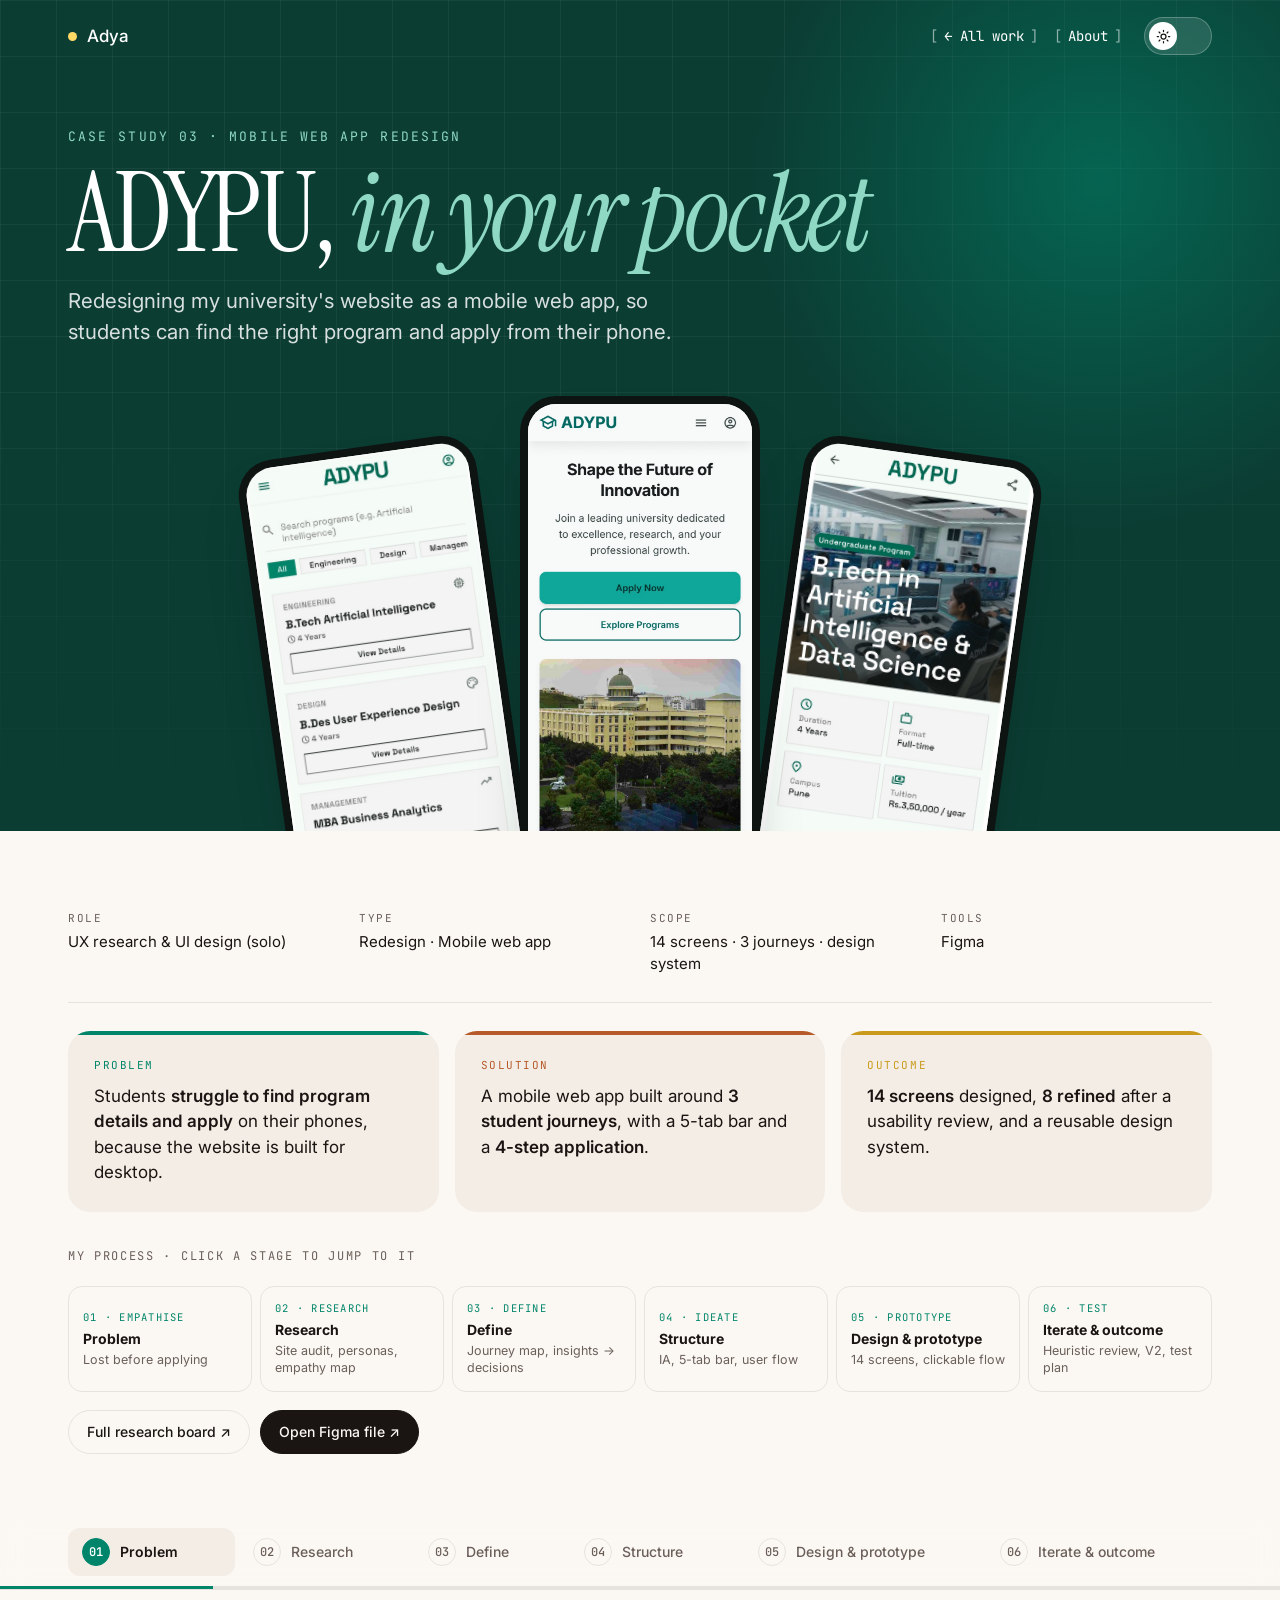
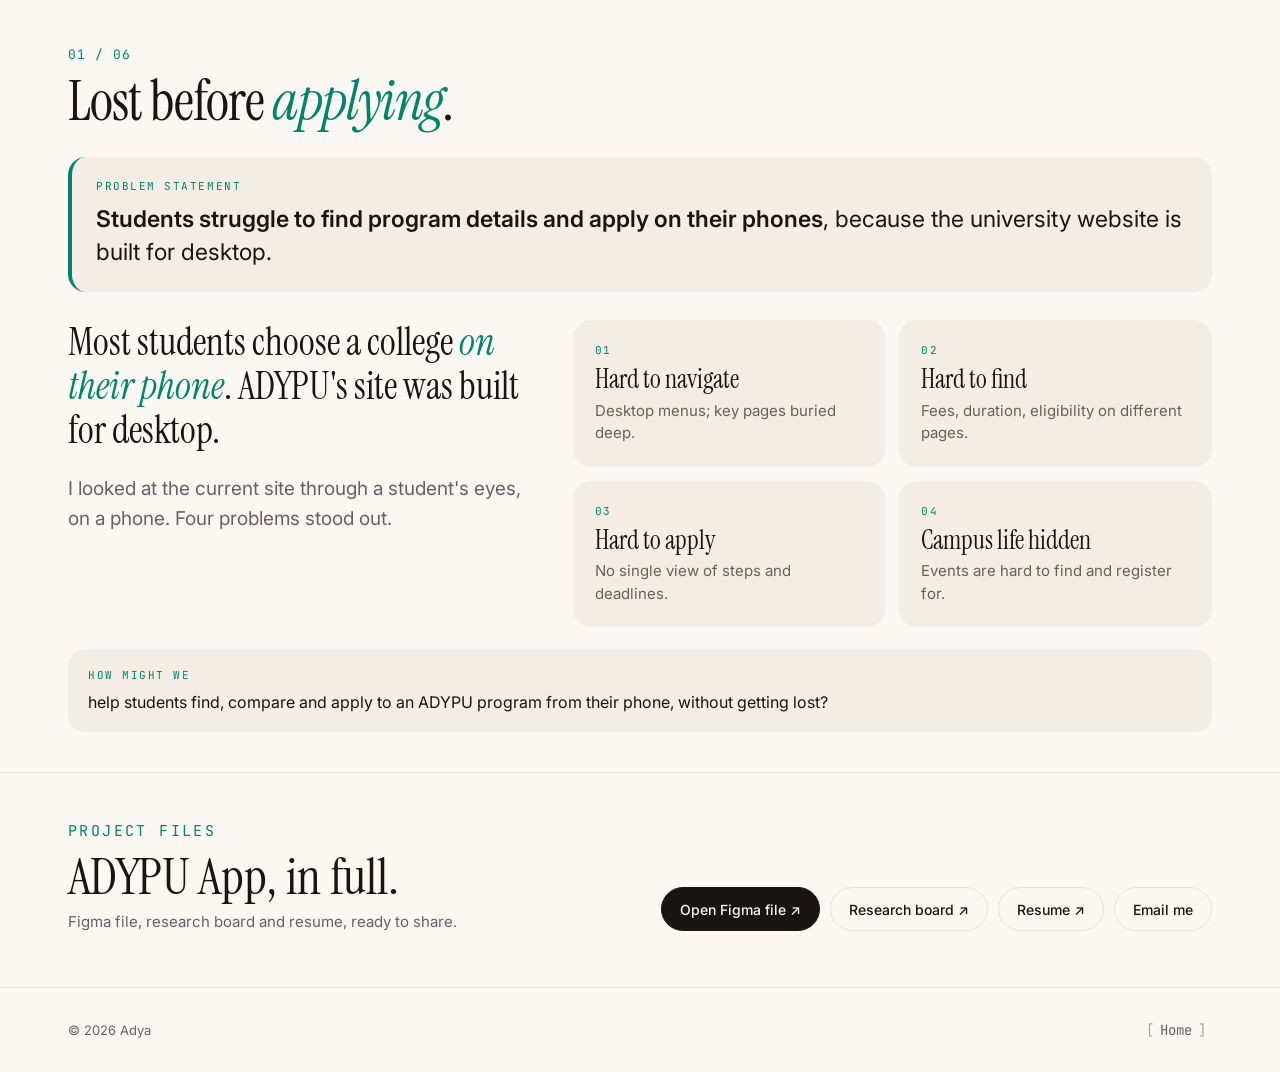
==== adypu-app.html @ e6acd66b "Add portfolio site Co-Authored-By: Claude Opus 5.5 <noreply@anthropic.com> Claude-Session: https://c" ====
<!doctype html>
<html lang="en" data-theme="light">
<head>
<meta charset="utf-8">
<meta name="viewport" content="width=device-width, initial-scale=1">
<title>ADYPU Mobile — Case study · Adya</title>
<link rel="preconnect" href="https://fonts.googleapis.com">
<link rel="preconnect" href="https://fonts.gstatic.com" crossorigin>
<link href="https://fonts.googleapis.com/css2?family=Instrument+Serif:ital@0;1&family=Inter:wght@400;500;600;700&family=JetBrains+Mono:wght@400;500&display=swap" rel="stylesheet">
<link rel="stylesheet" href="assets/case.css">
<script>document.documentElement.classList.add("js")</script>

<style>
:root{--acc:#00856A;--accSoft:#D6EEE6;--heroBg:#0B3D33;--heroAcc:#8FD9C4;--mint2:#DAE7E3}
[data-theme="dark"]{--acc:#2FB893;--accSoft:#173A31}
.hero .grid{position:absolute;inset:0;background-image:linear-gradient(rgba(255,255,255,.05) 1px,transparent 1px),linear-gradient(90deg,rgba(255,255,255,.05) 1px,transparent 1px);background-size:56px 56px;mask-image:linear-gradient(180deg,#000 40%,transparent);-webkit-mask-image:linear-gradient(180deg,#000 40%,transparent)}
.hero .glow{position:absolute;width:760px;height:760px;right:-200px;top:-200px;border-radius:50%;background:radial-gradient(circle,rgba(0,133,106,.55),transparent 65%)}
.fan{display:flex;justify-content:center;align-items:flex-start}
.fan .phone{position:absolute;top:0;width:clamp(150px,19vw,240px);transition:transform .9s cubic-bezier(.2,.9,.3,1)}
.fan .p1{transform:translateX(-108%) rotate(-8deg) translateY(50px)}
.fan .p2{z-index:2}
.fan .p3{transform:translateX(108%) rotate(8deg) translateY(50px)}
.fan:hover .p1{transform:translateX(-118%) rotate(-4deg) translateY(24px)}
.fan:hover .p2{transform:translateY(-14px)}
.fan:hover .p3{transform:translateX(118%) rotate(4deg) translateY(24px)}
.persona{border-radius:20px;padding:22px;background:var(--card)}
.persona .who{display:flex;gap:12px;align-items:center;margin-bottom:12px}
.persona .av{width:44px;height:44px;border-radius:50%;display:grid;place-items:center;font-family:var(--serif);font-size:22px;color:#fff;flex:none}
.persona .who b{display:block;font-size:16px}.persona .who span{font-size:13px;color:var(--muted)}
.persona p{margin:0 0 6px;font-size:15px;line-height:1.45}.persona p span{font-family:var(--mono);font-size:11px;letter-spacing:.1em;text-transform:uppercase;color:var(--muted);margin-right:6px}
.persona q{display:block;font-family:var(--serif);font-style:italic;font-size:20px;line-height:1.3;margin-top:12px;padding-top:12px;border-top:1px solid var(--line)}
.ia{display:flex;flex-direction:column;align-items:center}
.node{padding:10px 16px;border-radius:12px;border:1.5px solid var(--mint2);background:var(--paper);font-weight:600;font-size:14px}
[data-theme="dark"] .node{border-color:var(--line)}
.node.root{background:var(--acc);border-color:var(--acc);color:#fff}
.vl{width:2px;height:22px;background:var(--mint2)}
.ia-row{display:grid;grid-template-columns:repeat(5,minmax(0,1fr));gap:8px;width:100%;position:relative;padding-top:22px}
.ia-row::before{content:"";position:absolute;top:0;left:10%;right:10%;height:2px;background:var(--mint2)}
.ia-col{position:relative;display:flex;flex-direction:column;gap:6px}
.ia-col::before{content:"";position:absolute;top:-22px;left:50%;width:2px;height:22px;background:var(--mint2)}
.ia-col .node{text-align:center;padding:10px 4px}
.ia-col .leaf{font-size:12px;color:var(--muted);text-align:center;padding:6px 4px;border-radius:8px;background:var(--card)}
.changes{list-style:none;padding:0;margin:0}
.changes li{display:grid;grid-template-columns:1fr 1fr;gap:12px;padding:12px 0;border-top:1px solid var(--line);font-size:15px;line-height:1.45}
.changes li span:first-child{color:var(--muted);text-decoration:line-through;text-decoration-color:rgba(194,54,43,.5)}
.changes li span:last-child{font-weight:500}
.changes .hd{font-family:var(--mono);font-size:11px;letter-spacing:.14em;text-transform:uppercase;color:var(--muted)}
.changes .hd span{text-decoration:none!important;font-weight:400!important}
.ba-row{display:flex;gap:48px;align-items:center}
.before{margin:0}
@media (max-width:760px){.ia-row{grid-template-columns:repeat(2,minmax(0,1fr))}.ia-row::before,.ia-col::before{display:none}.ba-row{flex-direction:column;align-items:stretch}.ba{margin:0 auto}.fan .phone{width:150px}}
</style>
</head>
<body>
<div class="progress" id="progress"></div>

<header class="nav" id="nav">
  <div class="wrap">
    <a class="logo" href="index.html"><i></i>Adya</a>
    <nav class="links" aria-label="Main">
      <a class="br" href="index.html#work"><span class="b">[</span>← All work<span class="b">]</span></a>
      <a class="br hide-sm" href="index.html#about"><span class="b">[</span>About<span class="b">]</span></a>
      <button class="tog" id="tog" type="button" aria-label="Switch to dark mode" aria-pressed="false">
        <span class="k" aria-hidden="true">
          <svg class="sun" viewBox="0 0 24 24" fill="none" stroke="currentColor" stroke-width="2" stroke-linecap="round"><circle cx="12" cy="12" r="4"/><path d="M12 2v2M12 20v2M4.9 4.9l1.4 1.4M17.7 17.7l1.4 1.4M2 12h2M20 12h2M4.9 19.1l1.4-1.4M17.7 6.3l1.4-1.4"/></svg>
          <svg class="moon" viewBox="0 0 24 24" fill="none" stroke="currentColor" stroke-width="2" stroke-linecap="round" stroke-linejoin="round"><path d="M21 12.8A9 9 0 1 1 11.2 3a7 7 0 0 0 9.8 9.8z"/></svg>
        </span>
      </button>
    </nav>
  </div>
</header>

<header class="hero">
  <div class="bgfx" aria-hidden="true"><div class="grid"></div><div class="glow"></div></div>
  <div class="wrap">
    <p class="eyebrow">Case study 03 · Mobile web app redesign</p>
    <h1>ADYPU, <em>in your pocket</em></h1>
    <p class="lede">Redesigning my university's website as a mobile web app, so students can find the right program and apply from their phone.</p>
  </div>
  <div class="hero-visual fan" aria-label="Three screens of the redesigned app">
    <div class="phone p1"><div class="scr"><img data-scroll src="images/adypu/orig/programs-full.jpg" alt="Programs list screen"></div></div>
    <div class="phone p2"><div class="scr"><img data-scroll src="images/adypu/orig/home-full.jpg" alt="Home screen"></div></div>
    <div class="phone p3"><div class="scr"><img data-scroll src="images/adypu/orig/program-detail-full.jpg" alt="Program detail screen"></div></div>
  </div>
</header>

<!-- OVERVIEW -->
<section class="overview">
  <div class="wrap">
    <dl class="meta">
      <div><dt>Role</dt><dd>UX research &amp; UI design (solo)</dd></div>
      <div><dt>Type</dt><dd>Redesign · Mobile web app</dd></div>
      <div><dt>Scope</dt><dd>14 screens · 3 journeys · design system</dd></div>
      <div><dt>Tools</dt><dd>Figma</dd></div>
    </dl>
    <div class="tldr">
      <div><p class="k">Problem</p><p>Students <b>struggle to find program details and apply</b> on their phones, because the website is built for desktop.</p></div>
      <div style="--c:#B65A2A"><p class="k">Solution</p><p>A mobile web app built around <b>3 student journeys</b>, with a 5-tab bar and a <b>4-step application</b>.</p></div>
      <div style="--c:#C99A1C"><p class="k">Outcome</p><p><b>14 screens</b> designed, <b>8 refined</b> after a usability review, and a reusable design system.</p></div>
    </div>
    <p class="sub-h">My process · click a stage to jump to it</p>
    <div class="process" aria-label="My process"><button type="button" data-start="0"><small>01 · Empathise</small><b>Problem</b><span>Lost before applying</span></button><button type="button" data-start="1"><small>02 · Research</small><b>Research</b><span>Site audit, personas, empathy map</span></button><button type="button" data-start="2"><small>03 · Define</small><b>Define</b><span>Journey map, insights → decisions</span></button><button type="button" data-start="3"><small>04 · Ideate</small><b>Structure</b><span>IA, 5-tab bar, user flow</span></button><button type="button" data-start="4"><small>05 · Prototype</small><b>Design & prototype</b><span>14 screens, clickable flow</span></button><button type="button" data-start="5"><small>06 · Test</small><b>Iterate & outcome</b><span>Heuristic review, V2, test plan</span></button></div>
    <div class="pfiles"><a href="figma-source/adypu-v2/research.html" target="_blank" rel="noopener">Full research board ↗</a><a class="fig" href="https://www.figma.com/design/S78MfCis4Sqc5ntNYsYcMW/Portfolio" target="_blank" rel="noopener">Open Figma file ↗</a></div>
  </div>
</section>

<!-- STEPPER -->
<div class="stepper-wrap">
  <div class="wrap">
    <div class="stepper" role="tablist" aria-label="Case study steps">
      <button type="button" role="tab" data-go data-title="Problem"><i>01</i><span>Problem</span></button>
      <button type="button" role="tab" data-go data-title="Research"><i>02</i><span>Research</span></button>
      <button type="button" role="tab" data-go data-title="Define"><i>03</i><span>Define</span></button>
      <button type="button" role="tab" data-go data-title="Structure"><i>04</i><span>Structure</span></button>
      <button type="button" role="tab" data-go data-title="Prototype"><i>05</i><span>Design &amp; prototype</span></button>
      <button type="button" role="tab" data-go data-title="Iterate &amp; outcome"><i>06</i><span>Iterate &amp; outcome</span></button>
    </div>
  </div>
  <div class="sbar"><i></i></div>
</div>

<main class="panels">
  <div class="wrap">

  <!-- 01 PROBLEM -->
  <section class="panel" data-step="1" aria-label="Step 1: Problem">
    <div class="ph"><span class="n">01 / 06</span><h2>Lost before <em>applying</em>.</h2></div>
    <div class="pstate"><span>Problem statement</span><b>Students struggle to find program details and apply on their phones</b>, because the university website is built for desktop.</div>
    <div class="split">
      <div>
        <p class="quote">Most students choose a college <em>on their phone</em>. ADYPU's site was built for desktop.</p>
        <p class="lead">I looked at the current site through a student's eyes, on a phone. Four problems stood out.</p>
      </div>
      <div class="grid2">
        <div class="tile"><p class="k">01</p><h4>Hard to navigate</h4><p>Desktop menus; key pages buried deep.</p></div>
        <div class="tile"><p class="k">02</p><h4>Hard to find</h4><p>Fees, duration, eligibility on different pages.</p></div>
        <div class="tile"><p class="k">03</p><h4>Hard to apply</h4><p>No single view of steps and deadlines.</p></div>
        <div class="tile"><p class="k">04</p><h4>Campus life hidden</h4><p>Events are hard to find and register for.</p></div>
      </div>
    </div>
    <!-- Optional: add images/adypu/before-current-site.jpg (a phone screenshot of the current site) and it appears here -->
    <figure class="before" style="margin-top:28px;max-width:420px"><button class="zoom" type="button"><img src="images/adypu/before-current-site.jpg" alt="Current ADYPU website on mobile" onerror="this.closest('figure').remove()"></button><figcaption class="cap">Before: the current website on a phone.</figcaption></figure>
    <div class="callout"><span>How might we</span>help students find, compare and apply to an ADYPU program from their phone, without getting lost?</div>
  </section>

  <!-- 02 RESEARCH -->
  <section class="panel" data-step="2" aria-label="Step 2: Research">
    <div class="ph"><span class="n">02 / 06</span><h2>A big university, <em>a small screen</em>.</h2></div>
    <p class="sub-h" style="margin-top:0">How I researched</p><div class="methods"><div class="method"><i>01</i><b>Mobile site audit</b><span>The current site on a phone: 4 pain points found.</span></div><div class="method"><i>02</i><b>Desk research</b><span>University facts: 9 schools, ACET entrance, online applications.</span></div><div class="method"><i>03</i><b>Lived experience</b><span>My own journey as an ADYPU student, from applying to campus life.</span></div><div class="method"><i>04</i><b>Proto-personas</b><span>An applicant and a current student.</span></div></div><p class="sub-h">Context</p>
    <div class="grid4">
      <div class="stat"><b>2015</b><span>university founded</span></div>
      <div class="stat"><b>9</b><span>schools, engineering to law</span></div>
      <div class="stat"><b>100</b><span>acre campus, Pune</span></div>
      <div class="stat"><b>ACET</b><span>own entrance test, applied online</span></div>
    </div>
    <p class="cap">Source: CollegeDekho university profile. The website is the first touchpoint for every applicant.</p>
    <p class="sub-h">Who I'm designing for</p><div class="pgrid"><div class="pcard"><div class="who"><span class="av" style="background:#00856A">R</span><div><b>Riya, 17 · Applicant</b><span>Choosing between design and engineering</span></div><span class="tag">Proto-persona</span></div><q>Can I get in, how much is it, and when do I apply?</q><div class="cols"><div><h5>Goals</h5><ul><li>Compare programs, fees and eligibility quickly</li><li>Know every deadline</li></ul></div><div><h5>Frustrations</h5><ul><li>Details spread across many desktop pages</li><li>Application steps are unclear</li></ul></div></div><div class="need"><b>Needs</b>Key facts first, and a clear step-by-step application.</div></div><div class="pcard"><div class="who"><span class="av" style="background:#B65A2A">A</span><div><b>Aarav, 19 · Current student</b><span>Second-year B.Tech</span></div><span class="tag">Proto-persona</span></div><q>By the time I hear about a workshop, the seats are gone.</q><div class="cols"><div><h5>Goals</h5><ul><li>Find workshops and events early</li><li>Register in seconds</li></ul></div><div><h5>Frustrations</h5><ul><li>Hears about events late, through WhatsApp groups</li><li>Registration forms are clunky</li></ul></div></div><div class="need"><b>Needs</b>An Events tab with one-tap registration and an entry pass.</div></div></div><p class="cap">Proto-personas: built from my site audit and my own experience as an ADYPU student, not interviews yet. Next step: validate them with 5 student interviews.</p><p class="sub-h">Empathy map · Riya, applicant</p><div class="empathy"><div><h5>Says</h5><p>"Where are the fees? Am I even eligible?"</p></div><div><h5>Thinks</h5><p>"What if I miss the deadline and lose a year?"</p></div><div><h5>Does</h5><p>Googles, opens many tabs, checks CollegeDekho, asks seniors on WhatsApp.</p></div><div><h5>Feels</h5><p>Overwhelmed by scattered information and anxious about deadlines.</p></div><span class="mid">R</span></div>
<p class="sub-h">Research synthesis · affinity map</p><div class="affinity"><div class="col"><h5>Navigation</h5><div class="sticky">Desktop menu squeezed onto a phone<small>site audit</small></div><div class="sticky">Key pages buried 3–4 taps deep<small>site audit</small></div><div class="sticky">No search up front<small>site audit</small></div><div class="ins"><b>Insight</b>Put the main tasks one tap away.</div></div><div class="col"><h5>Information</h5><div class="sticky">Fees, duration and eligibility on different pages<small>site audit</small></div><div class="sticky">No way to compare programs<small>site audit</small></div><div class="sticky">Students check third-party sites<small>lived experience</small></div><div class="ins"><b>Insight</b>Show the key facts first.</div></div><div class="col"><h5>Applying</h5><div class="sticky">Steps and deadlines unclear<small>site audit</small></div><div class="sticky">Long form, no progress shown<small>site audit</small></div><div class="sticky">No confirmation of what happens next<small>lived experience</small></div><div class="ins"><b>Insight</b>Make applying feel short and safe.</div></div><div class="col"><h5>Campus life</h5><div class="sticky">Events hard to find<small>site audit</small></div><div class="sticky">Students hear about them late on WhatsApp<small>lived experience</small></div><div class="sticky">Registration is clunky<small>lived experience</small></div><div class="ins"><b>Insight</b>Give events their own tab.</div></div></div><p class="cap">Sticky notes from my mobile site audit, desk research and my own experience as a student, grouped into themes (affinity mapping). Interviews will add direct user quotes.</p>
  </section>

  <!-- 03 DEFINE -->
  <section class="panel" data-step="3" aria-label="Step 3: Define">
    <div class="ph"><span class="n">03 / 06</span><h2>Every insight <em>changed a screen</em>.</h2></div>
<p class="sub-h">Current journey · applying on a phone</p><div class="jmap"><div class="jr"><div>Stage</div><div class="st">Discover</div><div class="st">Explore</div><div class="st">Compare</div><div class="st">Apply</div><div class="st">After</div></div><div class="jr"><div>Doing</div><div class="">Lands on the site from Google</div><div class="">Opens the programs menu</div><div class="">Looks for fees and eligibility</div><div class="">Fills the online form</div><div class="">Waits for an update</div></div><div class="jr"><div>Feeling</div><div class="emo" style="grid-column:2/-1"><svg viewBox="0 0 500 64" preserveAspectRatio="none"><polyline points="50,24 150,38 250,52 350,52 450,38" fill="none" stroke="var(--acc)" stroke-width="2.5" vector-effect="non-scaling-stroke"/><circle cx="50" cy="24" r="5" fill="var(--acc)" vector-effect="non-scaling-stroke"/><circle cx="150" cy="38" r="5" fill="var(--acc)" vector-effect="non-scaling-stroke"/><circle cx="250" cy="52" r="5" fill="var(--acc)" vector-effect="non-scaling-stroke"/><circle cx="350" cy="52" r="5" fill="var(--acc)" vector-effect="non-scaling-stroke"/><circle cx="450" cy="38" r="5" fill="var(--acc)" vector-effect="non-scaling-stroke"/></svg></div></div><div class="jr"><div>Pain points</div><div class="pain">Desktop menus on a small screen</div><div class="pain">Details split across pages</div><div class="pain">No way to compare programs</div><div class="pain">Long form, no progress shown</div><div class="pain">No confirmation or next step</div></div><div class="jr"><div>Opportunity</div><div class="opp">5-tab bar and search</div><div class="opp">4 key facts first</div><div class="opp">Filters and clear program cards</div><div class="opp">4-step form + save draft</div><div class="opp">Reference ID + next step</div></div></div>
    <p class="sub-h">Insights → design decisions</p>
    <div class="rows">
      <div class="row2" style="font-family:var(--mono);font-size:11px;letter-spacing:.14em;text-transform:uppercase;color:var(--muted)"><span>What students need</span><span></span><span>What I designed</span></div>
      <div class="row2"><div class="a">Decide on fees, duration and campus first</div><div class="ar">→</div><div class="b">Program pages open with 4 key facts</div></div>
      <div class="row2"><div class="a">Deadlines are easy to miss</div><div class="ar">→</div><div class="b">Key dates and the 4 steps to apply, up front</div></div>
      <div class="row2"><div class="a">Long forms feel overwhelming</div><div class="ar">→</div><div class="b">Short steps, a progress bar and "Save as draft"</div></div>
      <div class="row2"><div class="a">"What happens after I apply?"</div><div class="ar">→</div><div class="b">A reference ID and the next step on confirmation</div></div>
      <div class="row2"><div class="a">Events are found too late</div><div class="ar">→</div><div class="b">An Events tab with one-tap registration and a QR pass</div></div>
    </div>
  </section>

  <!-- 04 STRUCTURE -->
  <section class="panel" data-step="4" aria-label="Step 4: Structure">
    <div class="ph"><span class="n">04 / 06</span><h2>Everything <em>one tap</em> away.</h2></div>
<p class="sub-h">Ideas I explored, and why</p><div class="ideas"><div class="idea drop"><span class="chip2">Dropped</span><b>A native app to download</b><p><i>Why I dropped it</i>Applicants won't install an app before they've even chosen a college.</p></div><div class="idea drop"><span class="chip2">Dropped</span><b>Keep the hamburger menu</b><p><i>Why I dropped it</i>Hides the main tasks; students had to hunt for pages.</p></div><div class="idea drop"><span class="chip2">Dropped</span><b>One long application form</b><p><i>Why I dropped it</i>Feels endless on a phone, so people give up halfway.</p></div><div class="idea pick"><span class="chip2">Chosen</span><b>Mobile web app + 5-tab bar + 4-step form</b><p><i>Why I chose it</i>No download needed, main tasks always visible, and short steps with progress and draft saving.</p></div></div>
    <p class="sub-h">Information architecture</p>
    <div class="split">
      <div>
        <ul class="pts">
          <li>Replaced the deep desktop menu with <b>5 tabs</b> based on what students do.</li>
          <li>Mapped <b>3 journeys</b>: explore &amp; apply, campus events, student portal.</li>
          <li>Every screen ends with a <b>clear next step</b>, so there are no dead ends.</li>
        </ul>
      </div>
      <div class="ia">
        <span class="node root">ADYPU app</span><span class="vl"></span>
        <div class="ia-row">
          <div class="ia-col"><span class="node">Home</span><span class="leaf">Search</span><span class="leaf">Quick actions</span></div>
          <div class="ia-col"><span class="node">Programs</span><span class="leaf">Filters</span><span class="leaf">Detail</span></div>
          <div class="ia-col"><span class="node">Apply</span><span class="leaf">Key dates</span><span class="leaf">4-step form</span></div>
          <div class="ia-col"><span class="node">Events</span><span class="leaf">Detail</span><span class="leaf">Entry pass</span></div>
          <div class="ia-col"><span class="node">Profile</span><span class="leaf">Records</span><span class="leaf">Fees</span></div>
        </div>
      </div>
    </div>
<p class="sub-h">User flow · explore and apply</p><div class="uflow"><span class="s">Home</span><em>→</em><span class="">Programs (filter)</span><em>→</em><span class="">Program detail</span><em>→</em><span class="d">Apply now or save</span><em>→</em><span class="">4-step form</span><em>→</em><span class="">Submitted</span><em>→</em><span class="s">Student dashboard</span></div><p class="cap">Dark = start and end · dashed = decision point</p>
    <p class="sub-h">Journey 1 · Explore and apply in 6 screens <span style="text-transform:none;letter-spacing:0">(hover a phone to scroll it)</span></p>
    <div class="lane">
      <div class="st"><div class="phone sm"><div class="scr"><img data-scroll src="images/adypu/orig/home-full.jpg" alt="Home" loading="lazy"></div></div><small>Home</small></div><span class="ar">→</span>
      <div class="st"><div class="phone sm"><div class="scr"><img data-scroll src="images/adypu/orig/programs-full.jpg" alt="Programs" loading="lazy"></div></div><small>Programs</small></div><span class="ar">→</span>
      <div class="st"><div class="phone sm"><div class="scr"><img data-scroll src="images/adypu/orig/program-detail-full.jpg" alt="Program detail" loading="lazy"></div></div><small>Program detail</small></div><span class="ar">→</span>
      <div class="st"><div class="phone sm"><div class="scr"><img data-scroll src="images/adypu/orig/admissions-full.jpg" alt="Admissions" loading="lazy"></div></div><small>Admissions</small></div><span class="ar">→</span>
      <div class="st"><div class="phone sm"><div class="scr"><img data-scroll src="images/adypu/orig/form-full.jpg" alt="Application form" loading="lazy"></div></div><small>Form</small></div><span class="ar">→</span>
      <div class="st"><div class="phone sm"><div class="scr"><img data-scroll src="images/adypu/orig/submitted-full.jpg" alt="Application submitted" loading="lazy"></div></div><small>Submitted</small></div>
    </div>
  </section>

  <!-- 05 DESIGN & PROTOTYPE -->
  <section class="panel" data-step="5" aria-label="Step 5: Design and prototype">
    <div class="ph"><span class="n">05 / 06</span><h2>Tap through <em>the real flow</em>.</h2></div>
    <div class="proto" data-proto data-demo='["Explore programs","View details","Apply now","Start new application","Continue","Go to student dashboard","jump:events","Open featured event","Register now","Add to calendar"]'>
      <script type="application/json">{"start": "home", "screens": {"home": {"src": "images/adypu/orig/home-full.jpg", "name": "Home", "hs": [[8.1, 1.55, 5, 90, "admissions", "Apply now"], [9.87, 1.54, 5, 90, "programs", "Explore programs"], [57.41, 1.11, 11, 78, "event-detail", "Register for event"], [67.23, 1.11, 11, 78, "event-detail", "Register for event"], [97.92, 2.08, 25, 25, "programs", "Programs tab"]]}, "programs": {"src": "images/adypu/orig/programs-full.jpg", "name": "Programs", "hs": [[23.79, 2.56, 10, 80, "program-detail", "View details"], [36.66, 2.6, 10, 80, "program-detail", "View details"], [95.61, 4.39, 0, 25, "home", "Home tab"], [95.61, 4.39, 50, 25, "admissions", "Apply tab"], [95.61, 4.39, 75, 25, "events", "Events tab"]]}, "program-detail": {"src": "images/adypu/orig/program-detail-full.jpg", "name": "Program detail", "hs": [[86.55, 2.56, 12, 76, "admissions", "Apply now"], [0.0, 2.93, 0, 16, "back", "Back"]]}, "admissions": {"src": "images/adypu/orig/admissions-full.jpg", "name": "Admissions", "hs": [[19.25, 2.02, 12, 52, "form", "Start new application"], [96.43, 3.57, 0, 25, "home", "Home tab"], [96.43, 3.57, 25, 25, "programs", "Programs tab"], [96.43, 3.57, 75, 25, "events", "Events tab"]]}, "form": {"src": "images/adypu/orig/form-full.jpg", "name": "Application form", "hs": [[81.63, 3.04, 8, 84, "submitted", "Continue"], [0.0, 4.65, 0, 16, "back", "Back"]]}, "submitted": {"src": "images/adypu/orig/submitted-full.jpg", "name": "Application submitted", "hs": [[76.13, 5.66, 14, 72, "portal-welcome", "Go to student dashboard"]]}, "events": {"src": "images/adypu/orig/events-full.jpg", "name": "Campus events", "hs": [[15.98, 17.91, 2, 96, "event-detail", "Open featured event"], [50.89, 1.44, 4, 92, "event-detail", "Register now"], [96.33, 3.67, 0, 25, "home", "Home tab"], [96.33, 3.67, 25, 25, "programs", "Programs tab"], [96.33, 3.67, 50, 25, "admissions", "Apply tab"]]}, "event-detail": {"src": "images/adypu/orig/event-detail-full.jpg", "name": "Event detail", "hs": [[85.36, 3.06, 10, 80, "ticket", "Register now"], [0.0, 3.37, 0, 16, "back", "Back"]]}, "ticket": {"src": "images/adypu/orig/ticket-full.jpg", "name": "Registration confirmed", "hs": [[89.86, 3.75, 4, 92, "toast:Added to your calendar", "Add to calendar"], [94.85, 3.9, 4, 92, "events", "Back to events"]]}, "portal-welcome": {"src": "images/adypu/orig/portal-welcome-full.jpg", "name": "Student portal", "hs": [[85.66, 2.79, 12, 76, "portal-personal", "Get started"]]}, "portal-personal": {"src": "images/adypu/orig/portal-personal-full.jpg", "name": "Personal information", "hs": [[0.0, 5.87, 0, 16, "back", "Back"]]}}}</script>
      <div class="pdev phone-d"><div class="pscr"><div class="pview"><img alt=""></div></div><div class="ptoast" role="status"></div></div>
      <div class="pctl">
        <p class="now">Now viewing<b>Home</b></p>
        <p class="lead" style="margin:0;font-size:16px">The demo plays by itself. Tap the screen any time to try it yourself.</p>
        <div class="pbtns"><button class="pb on" type="button" data-play>❚❚ Pause demo</button><button class="pb" type="button" data-back>← Back</button><button class="pb" type="button" data-restart>Restart</button></div>
        <div class="pbtns"><button class="pb" type="button" data-jump="home">Explore &amp; apply</button><button class="pb" type="button" data-jump="events">Campus events</button><button class="pb" type="button" data-jump="portal-welcome">Student portal</button></div>
        <p class="sub-h" style="margin:8px 0 0">Key design decisions</p>
        <ol class="decisions">
          <li><b>4 facts first:</b> duration, format, campus, tuition.</li>
          <li><b>One green</b> for every action; amber only for deadlines.</li>
          <li><b>48px tap targets</b> and 15–16px body text.</li>
        </ol>
        <div class="grid3" style="gap:8px">
          <div class="sw" style="background:#00856A;color:#fff;min-height:70px"><b>Green</b>#00856A</div>
          <div class="sw" style="background:#F5FBF7;color:#12201C;border:1px solid #DAE7E3;min-height:70px"><b>Mint</b>#F5FBF7</div>
          <div class="sw" style="background:#F4B740;color:#2B1E00;min-height:70px"><b>Amber</b>#F4B740</div>
        </div>
      </div>
    </div>
  </section>

  <!-- 06 ITERATE & OUTCOME -->
  <section class="panel" data-step="6" aria-label="Step 6: Iterate and outcome">
    <div class="ph"><span class="n">06 / 06</span><h2>Reviewed, then <em>refined</em>.</h2></div>
    <div class="ba-row">
      <div class="ba" style="--x:50%">
        <div class="scr"><img src="images/adypu/orig/form.jpg" alt="Application form, version 1"><img class="after" src="images/adypu/new/05-form.jpg" alt="Application form, version 2"></div>
        <span class="handle"></span><span class="l1">V1</span><span class="l2">V2</span>
        <input type="range" min="0" max="100" value="50" aria-label="Compare version 1 and version 2 of the application form">
      </div>
      <div style="flex:1;min-width:0">
        <p class="lead">A review against mobile usability guidelines showed small text, cramped forms and mixed labels. <b>Drag the slider to compare.</b></p>
        <ul class="changes">
          <li class="hd"><span>Version 1</span><span>Version 2</span></li>
          <li><span>Labels beside small inputs</span><span>Labels above full-width fields</span></li>
          <li><span>Text mostly 10–12px</span><span>Body 15–16px</span></li>
          <li><span>"Step 2 of 4"</span><span>4 labelled steps</span></li>
          <li><span>No validation</span><span>Inline error and helper text</span></li>
        </ul>
      </div>
    </div>
<p class="sub-h">Usability test plan <span class="status">Planned</span></p><div class="tplan"><div><h5>Tasks</h5><ol><li>Find the fees and duration of B.Des.</li><li>Start an application and save it as a draft.</li><li>Register for a campus event.</li></ol></div><div><h5>What I'll measure</h5><ul><li>Time to find fees: old site vs new</li><li>Task success and errors</li><li>SUS ease-of-use score</li></ul></div><div><h5>Who &amp; how</h5><p>5 students (applicants and juniors), 15-minute sessions on their own phones, thinking aloud.</p><p class="cap" style="margin-top:10px">Goal: check that students find key facts faster and finish applying.</p></div></div>
    <p class="sub-h">Outcome</p>
    <div class="grid4">
      <div class="stat"><b>14</b><span>screens designed</span></div>
      <div class="stat"><b>3</b><span>journeys, no dead ends</span></div>
      <div class="stat"><b>4</b><span>short steps to apply</span></div>
      <div class="stat"><b>8</b><span>screens refined in V2</span></div>
    </div>
    <div class="grid3" style="margin-top:14px">
      <div class="tile line"><p class="k">What I learned</p><p>My first version still carried desktop habits. Reviewing it made that obvious.</p></div>
      <div class="tile line"><p class="k">The psychology</p><p>People finish what they can see the end of. Small labelled steps make a form feel doable.</p></div>
      <div class="tile line"><p class="k">What makes it different</p><div class="chips" style="margin-top:4px"><span class="chip hot">Mobile-first</span><span class="chip hot">3 journeys, 0 dead ends</span><span class="chip hot">4-step apply</span><span class="chip hot">48px tap targets</span></div></div>
    </div>
  </section>

  </div>
</main>

<section class="files-end" aria-label="Project files"><div class="wrap"><div><p class="eyebrow" style="color:var(--acc);margin:0 0 10px">Project files</p><h2>ADYPU App, in full.</h2><p>Figma file, research board and resume, ready to share.</p></div><div class="pfiles"><a class="fig" href="https://www.figma.com/design/S78MfCis4Sqc5ntNYsYcMW/Portfolio" target="_blank" rel="noopener">Open Figma file ↗</a><a href="figma-source/adypu-v2/research.html" target="_blank" rel="noopener">Research board ↗</a><a href="resume.pdf" target="_blank" rel="noopener">Resume ↗</a><a href="mailto:adya1023@gmail.com">Email me</a></div></div></section>

<footer class="foot"><div class="wrap"><span>© 2026 Adya</span><a class="br" href="index.html#home"><span class="b">[</span>Home<span class="b">]</span></a></div></footer>
<script src="assets/case.js"></script>
</body>
</html>
---- assets/case.css ----
/* ===== Shared case study styles (Adya portfolio) ===== */
:root{
  --paper:#FBF8F3; --card:#F3EDE5; --ink:#1A1412; --muted:#6B5F59; --line:rgba(26,20,18,.09);
  --red:#D93A26; --yellow:#FFD966; --navBg:rgba(251,248,243,.78);
  --serif:"Instrument Serif",Georgia,serif; --sans:"Inter",system-ui,sans-serif; --mono:"JetBrains Mono",ui-monospace,monospace;
  --acc:#D93A26; --accSoft:#F7DDD6; --heroBg:#5C0F1A; --heroAcc:#D7AB52;
}
[data-theme="dark"]{ --paper:#131010; --card:#1E1918; --ink:#F6F1EA; --muted:#B3A69F; --line:rgba(246,241,234,.1); --red:#FF6A55; --navBg:rgba(19,16,16,.78); }
*{box-sizing:border-box}
html{scroll-behavior:smooth}
body{margin:0;background:var(--paper);color:var(--ink);font-family:var(--sans);-webkit-font-smoothing:antialiased;overflow-x:hidden;transition:background-color .5s,color .5s}
::selection{background:var(--yellow);color:#1A1412}
a{color:inherit} img{display:block;max-width:100%;height:auto}
::view-transition-old(root),::view-transition-new(root){animation:none;mix-blend-mode:normal}
.wrap{max-width:1240px;margin:0 auto;padding:0 48px;position:relative}
:focus-visible{outline:2px solid var(--red);outline-offset:3px;border-radius:6px}
.progress{position:fixed;top:0;left:0;height:3px;width:100%;background:var(--red);transform-origin:left;transform:scaleX(0);z-index:100}

/* bracket links */
.br{display:inline-flex;align-items:center;gap:6px;min-height:44px;padding:0 6px;text-decoration:none;font-family:var(--mono);font-size:14px;color:inherit;background:none;border:0;cursor:pointer;transition:color .25s}
.br .b{opacity:.55;transition:transform .35s cubic-bezier(.3,1.6,.5,1),opacity .25s}
.br:hover{color:var(--red)} .br:hover .b{opacity:1}
.br:hover .b:first-child{transform:translateX(-5px)} .br:hover .b:last-child{transform:translateX(5px)}

/* nav */
.nav{position:fixed;top:0;left:0;right:0;z-index:60;color:#fff;transition:background-color .4s,color .4s,border-color .4s;border-bottom:1px solid transparent}
.nav.scrolled{background:var(--navBg);color:var(--ink);backdrop-filter:blur(14px);-webkit-backdrop-filter:blur(14px);border-bottom-color:var(--line)}
.nav .wrap{display:flex;align-items:center;justify-content:space-between;height:72px;gap:16px}
.logo{display:inline-flex;align-items:center;gap:10px;text-decoration:none;font-weight:500;font-size:17px}
.logo i{width:9px;height:9px;border-radius:50%;background:var(--yellow);transition:transform .45s cubic-bezier(.3,1.6,.5,1)}
.nav.scrolled .logo i{background:var(--red)} .logo:hover i{transform:scale(1.9)}
.links{display:flex;align-items:center;gap:4px}
.tog{position:relative;width:68px;height:38px;border-radius:999px;border:1px solid rgba(255,255,255,.25);background:rgba(255,255,255,.12);cursor:pointer;margin-left:12px;padding:0}
.nav.scrolled .tog{border-color:var(--line);background:var(--card)}
.tog .k{position:absolute;top:4px;left:4px;width:28px;height:28px;border-radius:50%;background:#fff;color:#1A1412;display:grid;place-items:center;transition:transform .55s cubic-bezier(.3,1.5,.5,1)}
.nav.scrolled .tog .k{background:var(--ink);color:var(--paper)}
[data-theme="dark"] .tog .k{transform:translateX(30px)}
.tog svg{width:15px;height:15px}
.tog .moon{display:none}[data-theme="dark"] .tog .moon{display:block}[data-theme="dark"] .tog .sun{display:none}

/* hero */
.hero{position:relative;background:var(--heroBg);color:#fff;overflow:hidden;padding:128px 0 0}
.hero .bgfx{position:absolute;inset:0;pointer-events:none}
.eyebrow{font-family:var(--mono);font-size:13px;letter-spacing:.16em;text-transform:uppercase;margin:0 0 18px}
.hero .eyebrow{color:var(--heroAcc)}
.hero h1{font-family:var(--serif);font-weight:400;font-size:clamp(56px,8.6vw,128px);line-height:.92;letter-spacing:-.03em;margin:0}
.hero h1 em{color:var(--heroAcc)}
.hero .lede{font-size:clamp(18px,1.6vw,21px);line-height:1.5;max-width:620px;margin:22px 0 0;color:rgba(255,255,255,.84)}
.hero-visual{position:relative;margin-top:48px;height:clamp(240px,34vw,460px);perspective:1500px}

/* overview (TL;DR) */
.overview{padding:64px 0 24px}
.meta{display:grid;grid-template-columns:repeat(4,minmax(0,1fr));gap:20px;padding-bottom:28px;border-bottom:1px solid var(--line)}
.meta dt{font-family:var(--mono);font-size:11px;letter-spacing:.14em;text-transform:uppercase;color:var(--muted);margin:0 0 6px}
.meta dd{margin:0;font-size:15px;line-height:1.45}
.tldr{display:grid;grid-template-columns:repeat(3,minmax(0,1fr));gap:16px;margin-top:28px}
.tldr > div{padding:26px;border-radius:22px;background:var(--card);position:relative;overflow:hidden}
.tldr > div::before{content:"";position:absolute;left:0;top:0;right:0;height:4px;background:var(--c,var(--acc))}
.tldr .k{font-family:var(--mono);font-size:11px;letter-spacing:.14em;text-transform:uppercase;color:var(--c,var(--acc));margin:0 0 10px}
.tldr p{margin:0;font-size:17px;line-height:1.5}
.tldr b{font-weight:600}

/* stepper */
.stepper-wrap{position:sticky;top:72px;z-index:50;background:var(--navBg);backdrop-filter:blur(14px);-webkit-backdrop-filter:blur(14px);border-bottom:1px solid var(--line);margin-top:40px}
.stepper{display:flex;gap:4px;overflow-x:auto;scrollbar-width:none;padding:10px 0}
.stepper::-webkit-scrollbar{display:none}
.stepper button{flex:1 0 auto;display:flex;align-items:center;gap:10px;padding:10px 14px;border-radius:12px;border:0;background:transparent;color:var(--muted);font:500 14px var(--sans);cursor:pointer;white-space:nowrap;transition:background-color .25s,color .25s}
.stepper button i{width:28px;height:28px;border-radius:50%;border:1.5px solid var(--line);display:grid;place-items:center;font-style:normal;font-family:var(--mono);font-size:12px;transition:background-color .3s,border-color .3s,color .3s}
.stepper button:hover{color:var(--ink);background:var(--card)}
.stepper button.done i{background:var(--accSoft);border-color:var(--accSoft);color:var(--ink)}
.stepper button.on{color:var(--ink);background:var(--card);font-weight:600}
.stepper button.on i{background:var(--acc);border-color:var(--acc);color:#fff}
.sbar{height:3px;background:var(--line);position:relative}
.sbar i{position:absolute;left:0;top:0;bottom:0;background:var(--acc);transition:width .5s cubic-bezier(.3,1,.4,1)}

/* panels */
.panels{padding:56px 0 40px;min-height:70vh}
.js .panel{display:none}
.js .panel.on{display:block;animation:pin .5s cubic-bezier(.2,.9,.3,1)}
@keyframes pin{from{opacity:0;transform:translateY(18px)}to{opacity:1;transform:none}}
.ph{margin-bottom:28px}
.ph .n{display:block;font-family:var(--mono);font-size:13px;color:var(--acc);letter-spacing:.08em;margin-bottom:10px}
.ph h2{font-family:var(--serif);font-weight:400;font-size:clamp(38px,4.4vw,62px);line-height:1;letter-spacing:-.02em;margin:0}
.ph h2 em{color:var(--acc)}
.split{display:grid;grid-template-columns:minmax(0,5fr) minmax(0,7fr);gap:48px;align-items:start}
.split.even{grid-template-columns:1fr 1fr}
.pts{list-style:none;margin:0;padding:0}
.pts li{position:relative;padding:12px 0 12px 30px;border-top:1px solid var(--line);font-size:17px;line-height:1.5}
.pts li:first-child{border-top:0;padding-top:0}
.pts li::before{content:"";position:absolute;left:2px;top:20px;width:12px;height:12px;border-radius:50%;border:3px solid var(--acc)}
.pts li:first-child::before{top:8px}
.pts b{font-weight:600}
.lead{font-size:19px;line-height:1.55;margin:0 0 20px;color:var(--muted)}
.lead b{color:var(--ink);font-weight:600}
.callout{margin-top:22px;padding:18px 20px;border-radius:16px;background:var(--card);font-size:16px;line-height:1.5}
.callout span{display:block;font-family:var(--mono);font-size:11px;letter-spacing:.14em;text-transform:uppercase;color:var(--acc);margin-bottom:6px}
.quote{font-family:var(--serif);font-size:clamp(28px,3vw,42px);line-height:1.15;margin:0 0 22px}
.quote em{color:var(--acc)}
.cap{font-family:var(--mono);font-size:12px;color:var(--muted);margin-top:10px;line-height:1.5}
.sub-h{font-family:var(--mono);font-size:12px;letter-spacing:.14em;text-transform:uppercase;color:var(--muted);margin:36px 0 14px}

/* step footer */
.sbtn{display:inline-flex;align-items:center;gap:10px;min-height:52px;padding:0 22px;border-radius:999px;border:1px solid var(--line);background:var(--paper);color:var(--ink);font:500 15px var(--sans);cursor:pointer;transition:background-color .25s,color .25s,border-color .25s,transform .25s}
.sbtn:hover{border-color:var(--ink);transform:translateY(-2px)}
.sbtn.next{background:var(--ink);color:var(--paper);border-color:var(--ink)}
.sbtn.next:hover{background:var(--acc);border-color:var(--acc);color:#fff}
.sbtn small{display:block;font-family:var(--mono);font-size:10px;letter-spacing:.12em;text-transform:uppercase;opacity:.7}
.sbtn[hidden]{display:none}
.sbtn.next{margin-left:auto}

/* generic blocks */
.grid2{display:grid;grid-template-columns:repeat(2,minmax(0,1fr));gap:14px}
.grid3{display:grid;grid-template-columns:repeat(3,minmax(0,1fr));gap:14px}
.grid4{display:grid;grid-template-columns:repeat(4,minmax(0,1fr));gap:14px}
.tile{padding:22px;border-radius:18px;background:var(--card)}
.tile .k{font-family:var(--mono);font-size:11px;letter-spacing:.12em;text-transform:uppercase;color:var(--acc);margin:0 0 8px}
.tile h4{font-family:var(--serif);font-weight:400;font-size:26px;margin:0 0 6px;line-height:1.05}
.tile p{margin:0;font-size:15px;line-height:1.5;color:var(--muted)}
.tile.line{background:transparent;border:1px solid var(--line)}
.hov{transition:transform .4s cubic-bezier(.3,1.4,.5,1)}
.hov:hover{transform:translateY(-5px)}
.chips{display:flex;flex-wrap:wrap;gap:8px}
.chip{font-size:14px;padding:8px 14px;border-radius:999px;border:1px solid var(--line);background:var(--paper)}
.chip.x{text-decoration:line-through;color:var(--muted)}
.chip.hot{border-color:var(--acc);color:var(--acc);background:var(--accSoft)}
[data-theme="dark"] .chip.hot{background:transparent}
.flow{display:flex;flex-wrap:wrap;gap:6px;align-items:center}
.flow span{font-size:14px;font-weight:500;padding:10px 14px;border-radius:10px;background:var(--card)}
.flow span.end{background:var(--acc);color:#fff}
.flow em{font-style:normal;color:var(--muted)}
.rows{display:flex;flex-direction:column;gap:8px}
.row2{display:grid;grid-template-columns:1fr 32px 1fr;align-items:stretch}
.row2 > div{padding:14px 16px;border-radius:14px;font-size:15px;line-height:1.45}
.row2 .a{background:var(--card);color:var(--muted)}
.row2 .b{background:var(--accSoft);color:#1A1412;font-weight:500}
[data-theme="dark"] .row2 .b{background:transparent;border:1px solid var(--acc);color:var(--ink)}
.row2 .ar{display:grid;place-items:center;color:var(--acc);padding:0}
.stat{padding:24px;border-radius:18px;background:var(--card)}
.stat b{display:block;font-family:var(--serif);font-weight:400;font-size:56px;line-height:1;color:var(--acc)}
.stat span{display:block;font-size:14px;color:var(--muted);margin-top:6px;line-height:1.4}
.sw{border-radius:16px;padding:14px;min-height:110px;display:flex;flex-direction:column;justify-content:flex-end;font-family:var(--mono);font-size:11px;transition:transform .4s cubic-bezier(.3,1.4,.5,1)}
.sw:hover{transform:translateY(-6px)}
.sw b{font-family:var(--sans);font-size:14px;font-weight:600;display:block}

/* images */
.zoom{display:block;padding:0;border:0;background:var(--card);width:100%;border-radius:18px;overflow:hidden;cursor:zoom-in;transition:transform .5s cubic-bezier(.2,.9,.3,1),box-shadow .5s}
.zoom:hover{transform:translateY(-4px);box-shadow:0 26px 50px -30px rgba(26,20,18,.5)}
.zoom img{width:100%}
.lb{position:fixed;inset:0;z-index:200;background:rgba(19,16,16,.94);display:none;align-items:flex-start;justify-content:center;overflow:auto;padding:60px 20px;cursor:zoom-out}
.lb.on{display:flex}
.lb img{max-width:min(1400px,100%);border-radius:10px}
.lb button{position:fixed;top:16px;right:20px;width:44px;height:44px;border-radius:50%;border:0;background:#FBF8F3;color:#1A1412;font-size:20px;cursor:pointer}

/* devices */
.phone{position:relative;width:240px;flex:none;border-radius:36px;background:#0D1412;padding:8px;box-shadow:0 34px 60px -30px rgba(0,0,0,.55)}
.phone .scr{border-radius:28px;overflow:hidden;aspect-ratio:390/844;background:#fff;position:relative}
.phone .scr img{width:100%}
.phone.sm{width:180px;border-radius:28px;padding:6px}.phone.sm .scr{border-radius:22px}
.browser{border-radius:12px;background:#16100E;padding:0 0 8px;box-shadow:0 34px 60px -30px rgba(0,0,0,.55);overflow:hidden}
.browser .bar{display:flex;gap:6px;padding:10px 12px}
.browser .bar i{width:9px;height:9px;border-radius:50%;background:#4a3f3b}
.browser .bar i:first-child{background:#FF6A55}.browser .bar i:nth-child(2){background:#FFD966}
.browser .view{margin:0 8px;border-radius:5px;overflow:hidden;background:#fff}
[data-scroll]{transition:transform 8s cubic-bezier(.45,0,.2,1);will-change:transform}
.lane{display:flex;align-items:center;gap:12px;overflow-x:auto;padding:8px 2px 20px;scrollbar-width:thin}
.lane .st{flex:none;display:flex;flex-direction:column;align-items:center;gap:10px}
.lane .st small{font-family:var(--mono);font-size:12px;color:var(--muted)}
.lane .ar{flex:none;width:30px;height:30px;border-radius:50%;background:var(--card);color:var(--acc);display:grid;place-items:center;margin-bottom:28px}

/* clickable prototype */
.proto{display:grid;grid-template-columns:auto minmax(0,1fr);gap:48px;align-items:start}
.proto.desk{grid-template-columns:1fr;gap:20px}
.proto.desk .pctl{order:-1}
.proto.desk .pdev{width:100%;max-width:max(560px,calc((100vh - 300px) * 16 / 9));margin:0 auto}
.pdev{position:relative}
.pdev.phone-d{width:min(320px,calc((100vh - 230px) * 390 / 844));min-width:260px;border-radius:42px;background:#0D1412;padding:10px;box-shadow:0 40px 70px -35px rgba(0,0,0,.55)}
.pdev.phone-d .pscr{border-radius:32px;aspect-ratio:390/844}
.pdev.desk-d{border-radius:14px;background:#0B1226;padding:10px;box-shadow:0 40px 80px -40px rgba(0,0,0,.55)}
.pdev.desk-d .bar{display:flex;gap:6px;padding:2px 4px 10px}
.pdev.desk-d .bar i{width:10px;height:10px;border-radius:50%;background:#3A4466}
.pdev.desk-d .bar i:first-child{background:#FF6A55}.pdev.desk-d .bar i:nth-child(2){background:#FFD966}
.pdev.desk-d .pscr{border-radius:6px}
.pscr{position:relative;overflow-x:hidden;overflow-y:auto;background:#fff;scrollbar-width:none}
.pscr::-webkit-scrollbar{display:none}
.pview{position:relative;transition:opacity .5s cubic-bezier(.4,0,.2,1),transform .6s cubic-bezier(.2,.8,.2,1),filter .5s ease}
.pview.out{opacity:0;transform:scale(.985);filter:blur(2px)}
.pview.in0{opacity:0;transform:translateY(14px);transition:none}
.pdev .load{position:absolute;left:10px;right:10px;top:10px;height:2px;border-radius:2px;background:var(--acc);transform-origin:left;transform:scaleX(0);opacity:0;z-index:6;pointer-events:none}
.pdev .load.go{animation:ld .9s cubic-bezier(.3,.7,.2,1) forwards}
@keyframes ld{0%{opacity:1;transform:scaleX(0)}70%{opacity:1;transform:scaleX(.85)}100%{opacity:0;transform:scaleX(1)}}
.pview img{width:100%;user-select:none;-webkit-user-drag:none}
.hs{position:absolute;border:0;background:transparent;border-radius:10px;cursor:pointer;padding:0}
@keyframes hsf{0%{opacity:0}25%{opacity:1}75%{opacity:1}100%{opacity:0}}
.pcursor{position:absolute;width:34px;height:34px;margin:-17px 0 0 -17px;border-radius:50%;background:rgba(26,20,18,.28);border:2px solid #fff;box-shadow:0 4px 14px rgba(0,0,0,.3);pointer-events:none;z-index:4;opacity:0;transform:scale(.6);transition:opacity .4s,transform .4s}
.pcursor.on{opacity:1;transform:scale(1)}
.pcursor.tap{transform:scale(.75);background:rgba(26,20,18,.5)}
.ptoast{position:absolute;left:50%;bottom:24px;transform:translate(-50%,20px);background:#101828;color:#fff;font-size:13px;padding:10px 14px;border-radius:999px;opacity:0;transition:opacity .3s,transform .3s;pointer-events:none;z-index:5;white-space:nowrap}
.ptoast.on{opacity:1;transform:translate(-50%,0)}
.pctl{display:flex;flex-direction:column;gap:16px}
.pctl .now{font-family:var(--mono);font-size:12px;color:var(--muted);letter-spacing:.08em;text-transform:uppercase;margin:0}
.pctl .now b{display:block;font-family:var(--serif);font-weight:400;font-size:32px;letter-spacing:0;text-transform:none;color:var(--ink);margin-top:4px}
.pbtns{display:flex;flex-wrap:wrap;gap:8px}
.pb{height:42px;border-radius:999px;border:1px solid var(--line);background:var(--paper);color:var(--ink);font:500 14px var(--sans);padding:0 16px;cursor:pointer;display:inline-flex;align-items:center;gap:8px;transition:background-color .25s,border-color .25s,color .25s}
.pb:hover{border-color:var(--ink)}
.pb.on{background:var(--ink);color:var(--paper);border-color:var(--ink)}
.pb:disabled{opacity:.4;cursor:default}
.pflow{display:flex;flex-direction:column;gap:6px;margin:0;padding:0;list-style:none}
.pflow.row{flex-direction:row;flex-wrap:wrap;gap:14px}
.pflow li{display:flex;align-items:center;gap:10px;font-size:14px;color:var(--muted)}
.pflow li i{width:10px;height:10px;border-radius:50%;border:2px solid var(--line);flex:none}
.pflow li.seen i{background:var(--acc);border-color:var(--acc)}
.pflow li.cur{color:var(--ink);font-weight:600}
.pflow li.cur i{box-shadow:0 0 0 4px var(--accSoft);background:var(--acc);border-color:var(--acc)}
.decisions{list-style:none;margin:8px 0 0;padding:0;counter-reset:d}
.decisions li{position:relative;padding:10px 0 10px 36px;font-size:15px;line-height:1.45;border-top:1px solid var(--line)}
.decisions li::before{counter-increment:d;content:counter(d);position:absolute;left:0;top:9px;width:24px;height:24px;border-radius:50%;background:var(--accSoft);color:#1A1412;display:grid;place-items:center;font-family:var(--mono);font-size:11px}
.decisions b{font-weight:600}

/* before / after slider */
.ba{position:relative;width:280px;border-radius:36px;background:#0D1412;padding:8px;box-shadow:0 34px 60px -30px rgba(0,0,0,.55);flex:none}
.ba .scr{position:relative;border-radius:28px;overflow:hidden;aspect-ratio:390/844}
.ba .scr img{position:absolute;inset:0;width:100%;height:100%;object-fit:cover;object-position:top}
.ba .after{clip-path:inset(0 0 0 var(--x,50%))}
.ba .handle{position:absolute;top:0;bottom:0;left:var(--x,50%);width:2px;background:#fff;z-index:2;pointer-events:none}
.ba .handle::after{content:"⇆";position:absolute;top:50%;left:50%;width:40px;height:40px;margin:-20px 0 0 -20px;border-radius:50%;background:#fff;color:#0B3D33;display:grid;place-items:center;font-size:18px;box-shadow:0 4px 12px rgba(0,0,0,.3)}
.ba input{position:absolute;inset:0;width:100%;height:100%;opacity:0;cursor:ew-resize;z-index:3;margin:0}
.ba .l1,.ba .l2{position:absolute;bottom:16px;z-index:2;font-family:var(--mono);font-size:11px;padding:5px 10px;border-radius:999px;background:rgba(13,20,18,.8);color:#fff}
.ba .l1{left:16px}.ba .l2{right:16px;background:var(--acc)}

/* next project + footer */
.next{display:block;text-decoration:none;color:var(--ink);border-top:1px solid var(--line);margin-top:40px}
.next .wrap{padding-top:48px;padding-bottom:56px}
.next .eyebrow{color:var(--muted)}
.next h2{font-family:var(--serif);font-weight:400;font-size:clamp(40px,5vw,72px);margin:0;transition:color .3s}
.next:hover h2{color:var(--red)}
.next .arrow{display:inline-block;transition:transform .4s cubic-bezier(.3,1.6,.5,1)}
.next:hover .arrow{transform:translateX(14px)}
.foot{border-top:1px solid var(--line)}
.foot .wrap{display:flex;justify-content:space-between;align-items:center;gap:16px;flex-wrap:wrap;padding-top:20px;padding-bottom:20px;font-size:13px;color:var(--muted)}

@media (max-width:1000px){
  .split,.split.even{grid-template-columns:1fr;gap:32px}
  .grid4{grid-template-columns:repeat(2,minmax(0,1fr))}
  .tldr{grid-template-columns:1fr}
}
@media (max-width:760px){
  .wrap{padding:0 20px}
  .meta{grid-template-columns:repeat(2,minmax(0,1fr))}
  .grid3,.grid2{grid-template-columns:1fr}
  .stepper button span{display:none}
  .stepper button.on span{display:inline}
  .proto{grid-template-columns:1fr;justify-items:center}
  .pdev.phone-d{width:min(320px,86vw)}
  .row2{grid-template-columns:1fr}.row2 .ar{transform:rotate(90deg);height:28px}
  .links .hide-sm{display:none}
  .sbtn{padding:0 16px}
  .ba{width:min(280px,80vw)}
}
@media (prefers-reduced-motion:reduce){*{animation:none!important;transition:none!important}}

/* problem statement + research methods + proto-personas */
.pstate{margin:0 0 28px;padding:22px 24px;border-radius:18px;background:var(--card);border-left:4px solid var(--acc);font-size:clamp(19px,1.8vw,23px);line-height:1.45}
.pstate span{display:block;font-family:var(--mono);font-size:11px;letter-spacing:.14em;text-transform:uppercase;color:var(--acc);margin-bottom:8px}
.pstate b{font-weight:600}
.methods{display:grid;grid-template-columns:repeat(4,minmax(0,1fr));gap:12px;margin-bottom:8px}
.method{padding:18px;border-radius:16px;border:1px solid var(--line)}
.method i{display:inline-grid;place-items:center;width:28px;height:28px;border-radius:50%;background:var(--accSoft);color:var(--ink);font:normal 12px var(--mono);margin-bottom:10px}
[data-theme="dark"] .method i{color:var(--ink)}
.method b{display:block;font-size:15px;margin-bottom:4px}
.method span{font-size:13px;line-height:1.45;color:var(--muted)}
.pgrid{display:grid;grid-template-columns:repeat(2,minmax(0,1fr));gap:14px}
.pcard{border-radius:20px;background:var(--card);padding:22px;display:flex;flex-direction:column;gap:14px}
.pcard .who{display:flex;gap:12px;align-items:center}
.pcard .av{width:48px;height:48px;border-radius:50%;display:grid;place-items:center;font:600 19px var(--sans);color:#fff;flex:none;background:var(--acc)}
.pcard .who b{display:block;font-size:17px}.pcard .who span{font-size:13px;color:var(--muted)}
.pcard .tag{margin-left:auto;align-self:flex-start;font-family:var(--mono);font-size:10px;letter-spacing:.12em;text-transform:uppercase;padding:5px 9px;border-radius:999px;border:1px dashed var(--muted);color:var(--muted);white-space:nowrap}
.pcard q{font-family:var(--serif);font-style:italic;font-size:22px;line-height:1.25;quotes:"“" "”"}
.pcard .cols{display:grid;grid-template-columns:1fr 1fr;gap:14px}
.pcard h5{margin:0 0 6px;font-family:var(--mono);font-size:10.5px;font-weight:400;letter-spacing:.14em;text-transform:uppercase;color:var(--muted)}
.pcard ul{margin:0;padding-left:16px;font-size:14px;line-height:1.5}
.pcard .need{padding-top:12px;border-top:1px solid var(--line);font-size:14px;line-height:1.5}
.pcard .need b{font-family:var(--mono);font-size:10.5px;font-weight:400;letter-spacing:.14em;text-transform:uppercase;color:var(--acc);margin-right:6px}
@media (max-width:900px){.methods{grid-template-columns:repeat(2,minmax(0,1fr))}.pgrid{grid-template-columns:1fr}}
@media (max-width:520px){.pcard .cols{grid-template-columns:1fr}}
.pcard .who span.av{color:#fff;font-size:19px}
.pcard .who span.tag{color:var(--muted);font-size:10px}
@media (max-width:520px){.pcard .who{flex-wrap:wrap}.pcard .tag{margin-left:0;order:3}.stat b{font-size:44px;overflow-wrap:anywhere}}

/* ===== UX process components ===== */
.process{display:grid;grid-template-columns:repeat(6,minmax(0,1fr));gap:8px;margin-top:22px}
.process button{all:unset;cursor:pointer;padding:14px;border-radius:14px;border:1px solid var(--line);transition:border-color .25s,transform .25s,background-color .25s}
.process button:hover{border-color:var(--acc);transform:translateY(-3px)}
.process button:focus-visible{outline:2px solid var(--acc);outline-offset:2px}
.process small{display:block;font-family:var(--mono);font-size:10.5px;letter-spacing:.12em;text-transform:uppercase;color:var(--acc);margin-bottom:6px}
.process b{display:block;font-size:14px;margin-bottom:4px}
.process span{display:block;font-size:12.5px;line-height:1.4;color:var(--muted)}
.empathy{display:grid;grid-template-columns:1fr 1fr;gap:10px;position:relative}
.empathy > div{padding:18px;border-radius:16px;background:var(--card)}
.empathy h5{margin:0 0 6px;font-family:var(--mono);font-size:11px;font-weight:400;letter-spacing:.14em;text-transform:uppercase;color:var(--acc)}
.empathy p{margin:0;font-size:15px;line-height:1.5}
.empathy .mid{position:absolute;left:50%;top:50%;transform:translate(-50%,-50%);width:64px;height:64px;border-radius:50%;background:var(--paper);border:3px solid var(--card);display:grid;place-items:center;font:600 20px var(--sans);color:var(--ink)}
.jmap{border:1px solid var(--line);border-radius:18px;overflow:hidden}
.jmap .jr{display:grid;grid-template-columns:120px repeat(5,minmax(0,1fr))}
.jmap .jr > div{padding:12px 14px;font-size:13.5px;line-height:1.45;border-top:1px solid var(--line)}
.jmap .jr:first-child > div{border-top:0}
.jmap .jr > div:first-child{font-family:var(--mono);font-size:10.5px;letter-spacing:.12em;text-transform:uppercase;color:var(--muted);background:var(--card)}
.jmap .st{font-weight:600;font-size:14px}
.jmap .pain{color:#B42318}[data-theme="dark"] .jmap .pain{color:#FF8A7A}
.jmap .opp{background:var(--accSoft);color:var(--ink)}
[data-theme="dark"] .jmap .opp{background:transparent;color:var(--ink)}
.jmap .emo{padding:0!important}
.jmap .emo svg{display:block;width:100%;height:64px}
.jmap .emo text{font-size:20px}
.uflow{display:flex;flex-wrap:wrap;align-items:center;gap:8px}
.uflow span{padding:10px 14px;border-radius:12px;background:var(--card);font-size:14px;font-weight:500}
.uflow span.s{background:var(--ink);color:var(--paper)}
.uflow span.d{background:var(--accSoft);border:1px dashed var(--acc);color:var(--ink)}
.uflow em{font-style:normal;color:var(--acc)}
.tplan{display:grid;grid-template-columns:1.4fr 1fr 1fr;gap:14px}
.tplan > div{padding:20px;border-radius:18px;border:1px solid var(--line)}
.tplan h5{margin:0 0 10px;font-family:var(--mono);font-size:11px;font-weight:400;letter-spacing:.14em;text-transform:uppercase;color:var(--acc)}
.tplan ol,.tplan ul{margin:0;padding-left:18px;font-size:14.5px;line-height:1.6}
.tplan p{margin:0;font-size:14.5px;line-height:1.55}
.status{display:inline-block;font-family:var(--mono);font-size:10.5px;letter-spacing:.12em;text-transform:uppercase;padding:4px 10px;border-radius:999px;border:1px dashed var(--acc);color:var(--acc);margin-left:8px;vertical-align:middle}
.status.done{border-style:solid;background:var(--accSoft);color:var(--ink)}
@media (max-width:1000px){.process{grid-template-columns:repeat(3,minmax(0,1fr))}.tplan{grid-template-columns:1fr}}
@media (max-width:760px){.process{grid-template-columns:repeat(2,minmax(0,1fr))}.empathy{grid-template-columns:1fr}.empathy .mid{display:none}
 .jmap{overflow-x:auto}.jmap .jr{min-width:760px}}

/* affinity map (sticky notes) */
.affinity{display:grid;grid-template-columns:repeat(4,minmax(0,1fr));gap:14px;padding:20px;border-radius:20px;background:var(--card);background-image:radial-gradient(var(--line) 1px,transparent 1px);background-size:18px 18px}
.affinity h5{margin:0 0 10px;font-family:var(--mono);font-size:11px;font-weight:400;letter-spacing:.12em;text-transform:uppercase;color:var(--ink);padding:6px 10px;border-radius:8px;background:var(--paper);display:inline-block}
.affinity .col{display:flex;flex-direction:column;gap:10px}
.sticky{padding:14px 12px 16px;font-size:13.5px;line-height:1.4;color:#2A2420;background:#FFE98A;box-shadow:0 8px 14px -10px rgba(0,0,0,.35);transform:rotate(var(--r,-1deg));transition:transform .3s cubic-bezier(.3,1.4,.5,1);font-family:"Inter",sans-serif}
.sticky:hover{transform:rotate(0) scale(1.04)}
.sticky small{display:block;margin-top:6px;font-family:var(--mono);font-size:10px;color:#6b5d4c}
.affinity .col:nth-child(2) .sticky{background:#FFC9C2}.affinity .col:nth-child(3) .sticky{background:#C8EBD3}.affinity .col:nth-child(4) .sticky{background:#CDE0FF}
.affinity .col .sticky:nth-child(odd){--r:1.2deg}
.ins{margin-top:10px;font-size:13px;line-height:1.45;padding:10px 12px;border-radius:10px;background:var(--paper);border-left:3px solid var(--acc)}
.ins b{font-family:var(--mono);font-size:10px;letter-spacing:.12em;text-transform:uppercase;color:var(--acc);display:block;margin-bottom:2px}
/* ideas board */
.ideas{display:grid;grid-template-columns:repeat(4,minmax(0,1fr));gap:12px}
.idea{padding:18px;border-radius:16px;border:1px solid var(--line);display:flex;flex-direction:column;gap:8px}
.idea .chip2{align-self:flex-start;font-family:var(--mono);font-size:10px;letter-spacing:.12em;text-transform:uppercase;padding:4px 9px;border-radius:999px}
.idea.drop .chip2{background:#EFE8E0;color:#6B5F59}
.idea.drop b{text-decoration:line-through;text-decoration-color:rgba(194,54,43,.6);color:var(--muted)}
.idea.pick{border:2px solid var(--acc);background:var(--accSoft)}
[data-theme="dark"] .idea.pick{background:transparent}
.idea.pick .chip2{background:var(--acc);color:#fff}
.idea b{font-size:16px}
.idea p{margin:0;font-size:13.5px;line-height:1.45;color:var(--muted)}
.idea.pick p{color:var(--ink)}
.idea p i{font-style:normal;font-family:var(--mono);font-size:10px;letter-spacing:.1em;text-transform:uppercase;display:block;color:var(--muted);margin-bottom:2px}
/* before / after desktop */
.bafter{display:grid;grid-template-columns:1fr 1fr;gap:16px}
.bafter figure{margin:0}
.bafter .lbl{display:inline-block;font-family:var(--mono);font-size:10.5px;letter-spacing:.12em;text-transform:uppercase;padding:4px 10px;border-radius:999px;background:#EFE8E0;color:#4A3F3A;margin-bottom:8px}
.bafter figure:last-child .lbl{background:var(--acc);color:#fff}
.bafter .zoom{aspect-ratio:4/3}.bafter .zoom img{height:100%;object-fit:cover;object-position:top}
@media (max-width:1000px){.affinity,.ideas{grid-template-columns:repeat(2,minmax(0,1fr))}}
@media (max-width:600px){.affinity,.ideas,.bafter{grid-template-columns:1fr}}
.pfiles{display:flex;flex-wrap:wrap;gap:10px;margin-top:18px}
.pfiles a{display:inline-flex;align-items:center;gap:8px;height:44px;padding:0 18px;border-radius:999px;border:1px solid var(--line);text-decoration:none;font-size:14px;font-weight:500;transition:border-color .25s,background-color .25s,color .25s}
.pfiles a:hover{border-color:var(--acc);color:var(--acc)}
.pfiles a.fig{background:var(--ink);color:var(--paper);border-color:var(--ink)}
.files-end{border-top:1px solid var(--line)}
.files-end .wrap{padding-top:48px;padding-bottom:56px;display:flex;justify-content:space-between;align-items:flex-end;gap:24px;flex-wrap:wrap}
.files-end h2{font-family:var(--serif);font-weight:400;font-size:clamp(34px,4vw,52px);line-height:1;margin:0}
.files-end p{margin:10px 0 0;color:var(--muted);font-size:15px}
.files-end .pfiles{margin-top:0}

html:not(.js) .panel{margin-bottom:64px}
html:not(.js) .stepper-wrap{position:static}
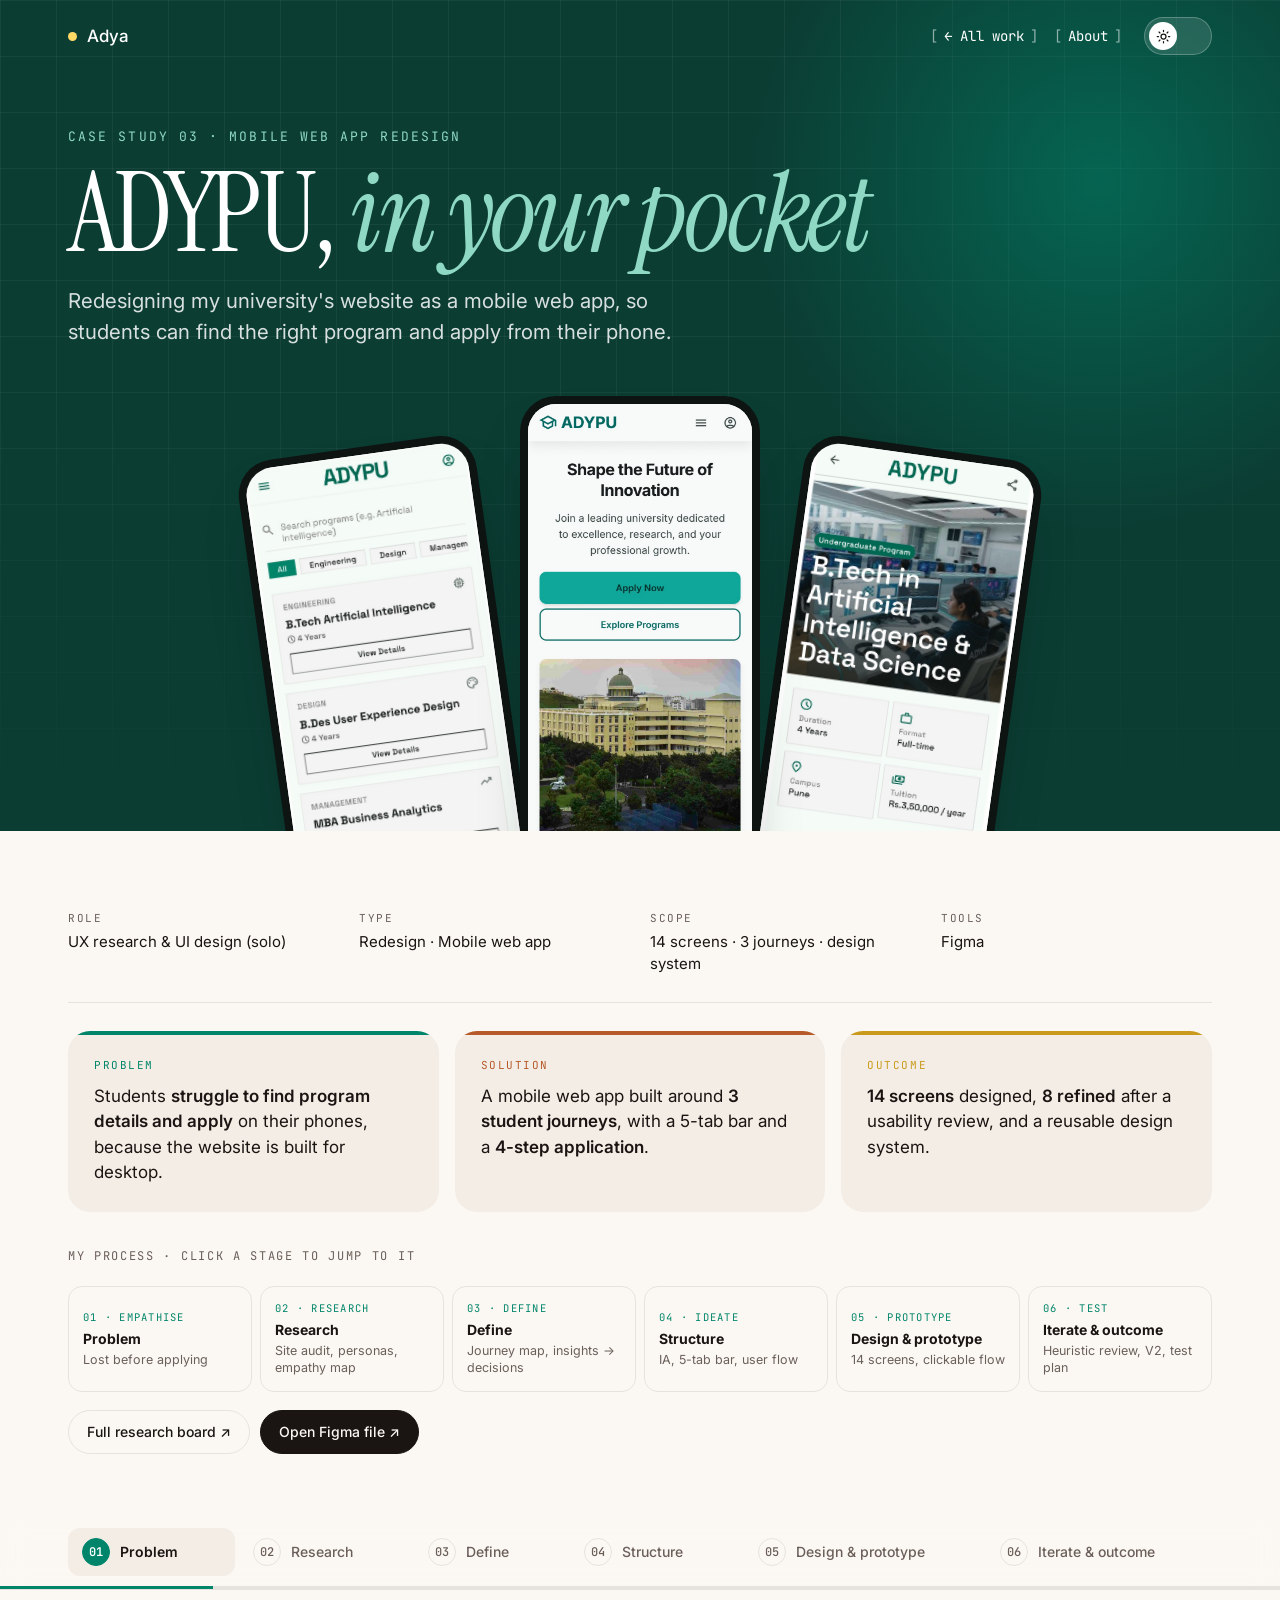
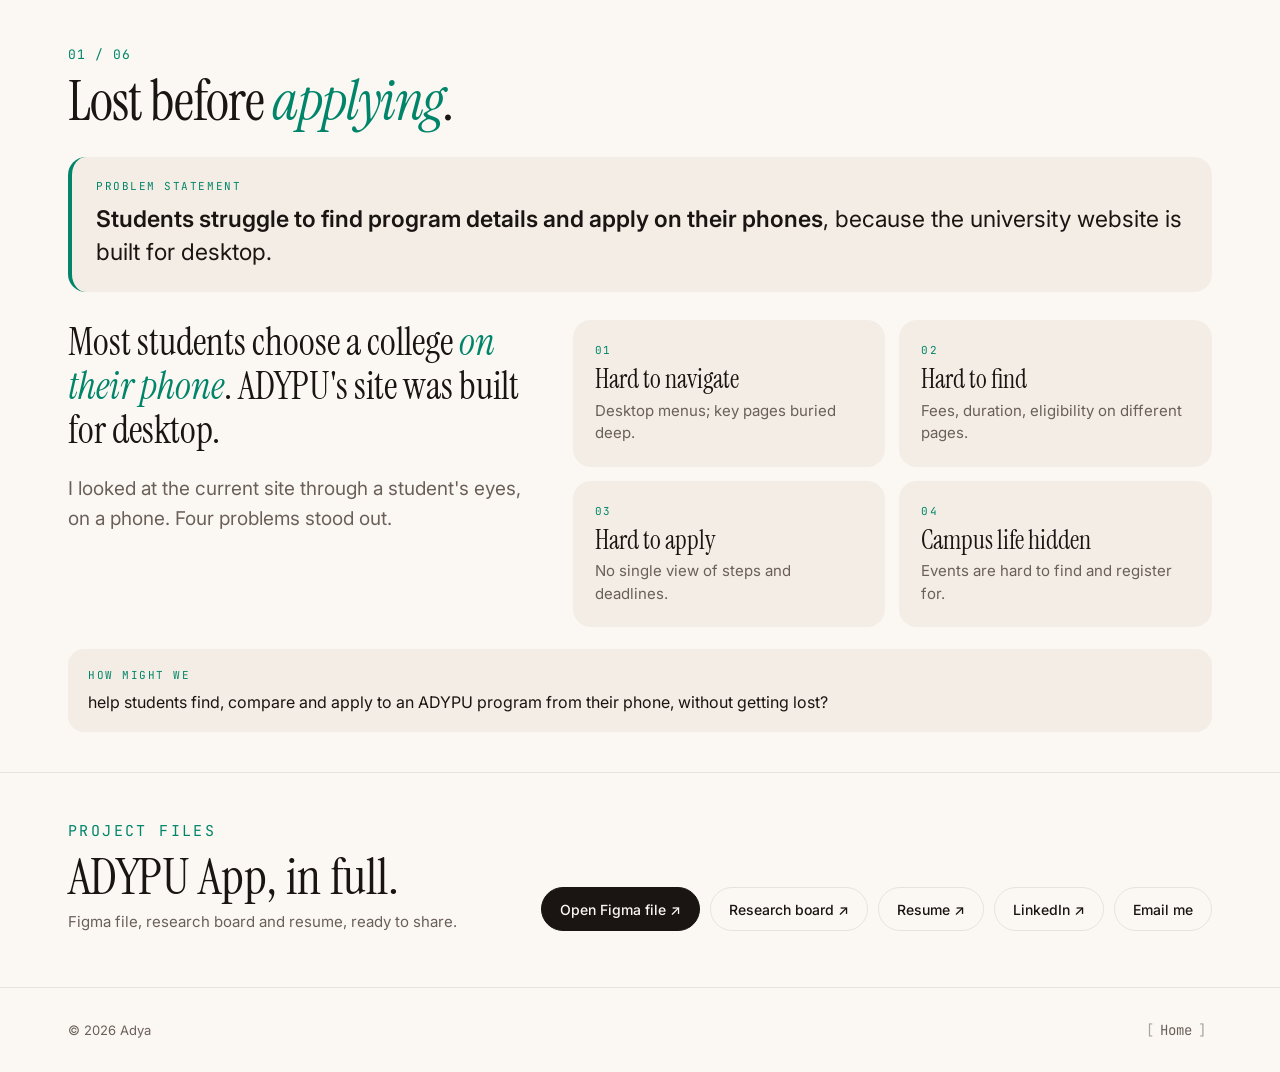
==== commit 748fdfd3: "Add LinkedIn link to site and resume Co-Authored-By: Claude Opus 5.5 <noreply@anthropic.com> Claude-" ====
--- a/adypu-app.html
+++ b/adypu-app.html
@@ -273,7 +273,7 @@
   </div>
 </main>
 
-<section class="files-end" aria-label="Project files"><div class="wrap"><div><p class="eyebrow" style="color:var(--acc);margin:0 0 10px">Project files</p><h2>ADYPU App, in full.</h2><p>Figma file, research board and resume, ready to share.</p></div><div class="pfiles"><a class="fig" href="https://www.figma.com/design/S78MfCis4Sqc5ntNYsYcMW/Portfolio" target="_blank" rel="noopener">Open Figma file ↗</a><a href="figma-source/adypu-v2/research.html" target="_blank" rel="noopener">Research board ↗</a><a href="resume.pdf" target="_blank" rel="noopener">Resume ↗</a><a href="mailto:adya1023@gmail.com">Email me</a></div></div></section>
+<section class="files-end" aria-label="Project files"><div class="wrap"><div><p class="eyebrow" style="color:var(--acc);margin:0 0 10px">Project files</p><h2>ADYPU App, in full.</h2><p>Figma file, research board and resume, ready to share.</p></div><div class="pfiles"><a class="fig" href="https://www.figma.com/design/S78MfCis4Sqc5ntNYsYcMW/Portfolio" target="_blank" rel="noopener">Open Figma file ↗</a><a href="figma-source/adypu-v2/research.html" target="_blank" rel="noopener">Research board ↗</a><a href="resume.pdf" target="_blank" rel="noopener">Resume ↗</a><a href="https://www.linkedin.com/in/adya-a-896a99340" target="_blank" rel="noopener">LinkedIn ↗</a><a href="mailto:adya1023@gmail.com">Email me</a></div></div></section>
 
 <footer class="foot"><div class="wrap"><span>© 2026 Adya</span><a class="br" href="index.html#home"><span class="b">[</span>Home<span class="b">]</span></a></div></footer>
 <script src="assets/case.js"></script>
